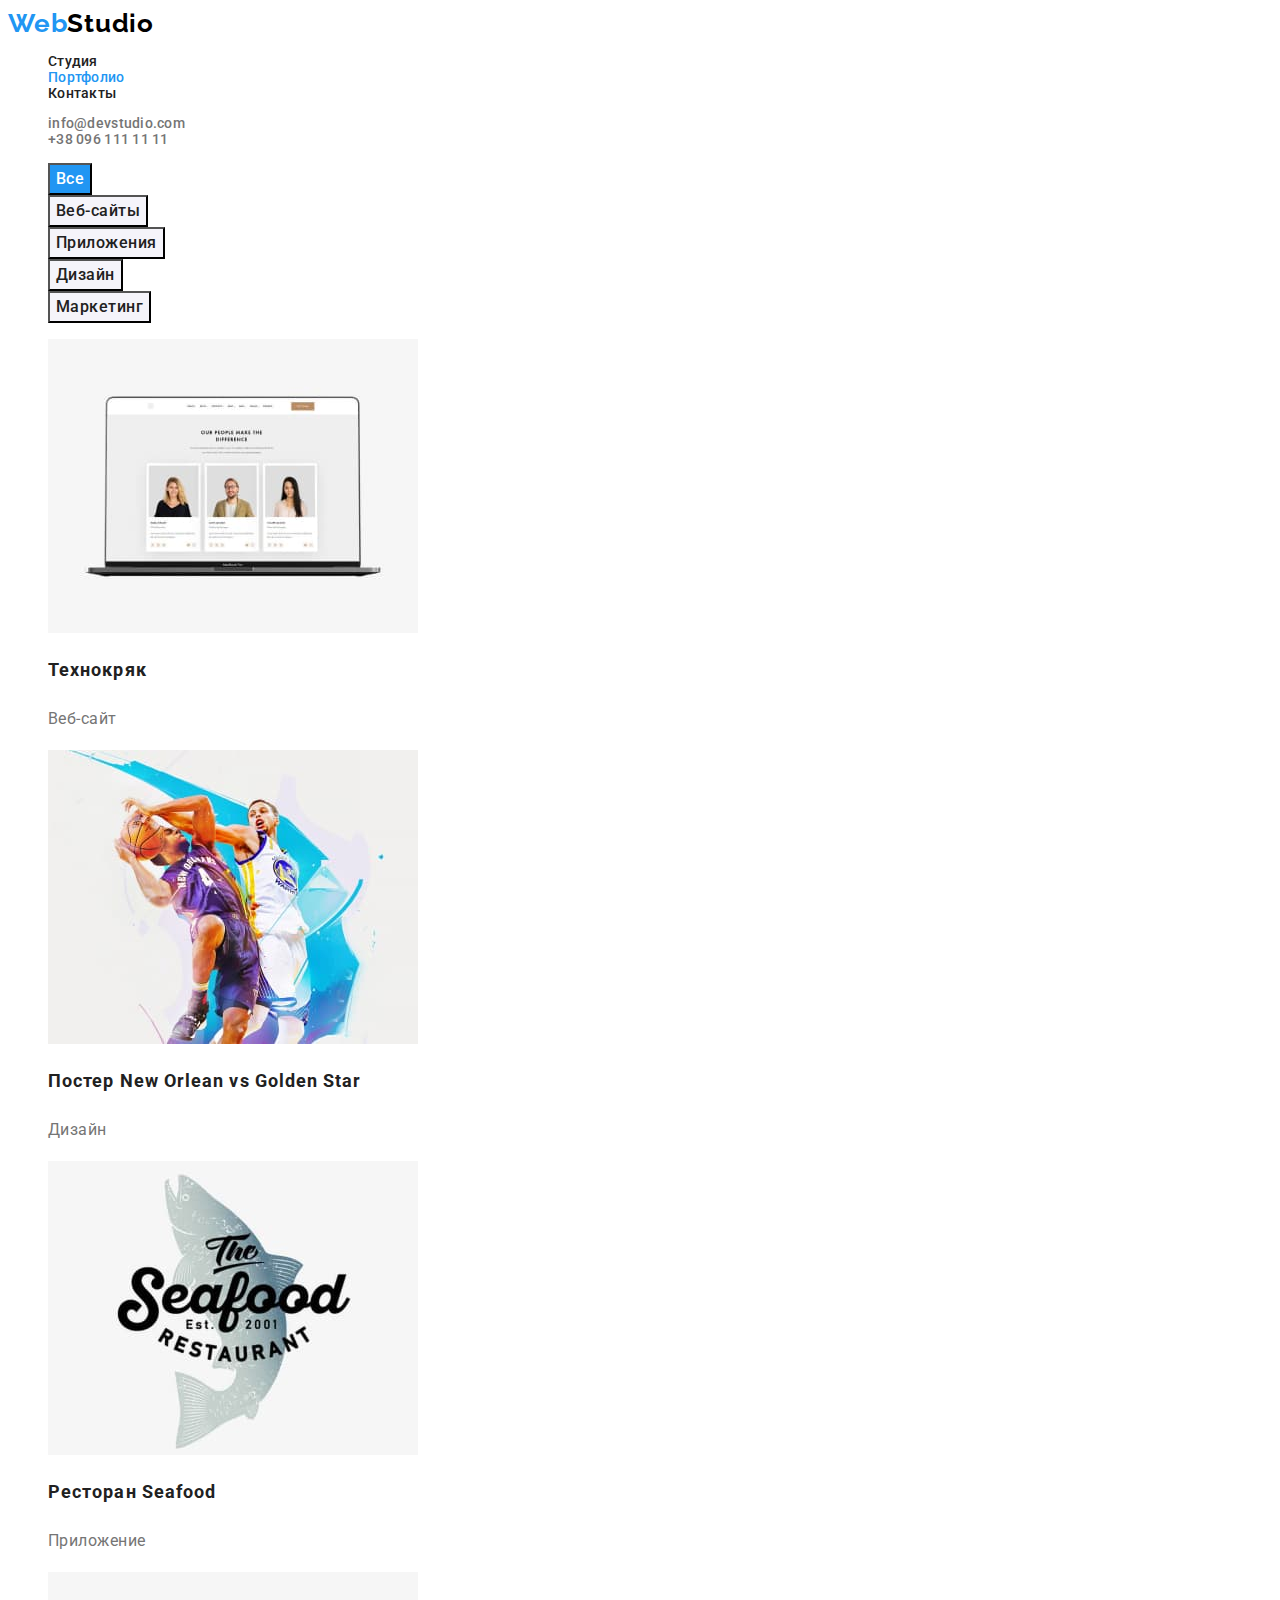
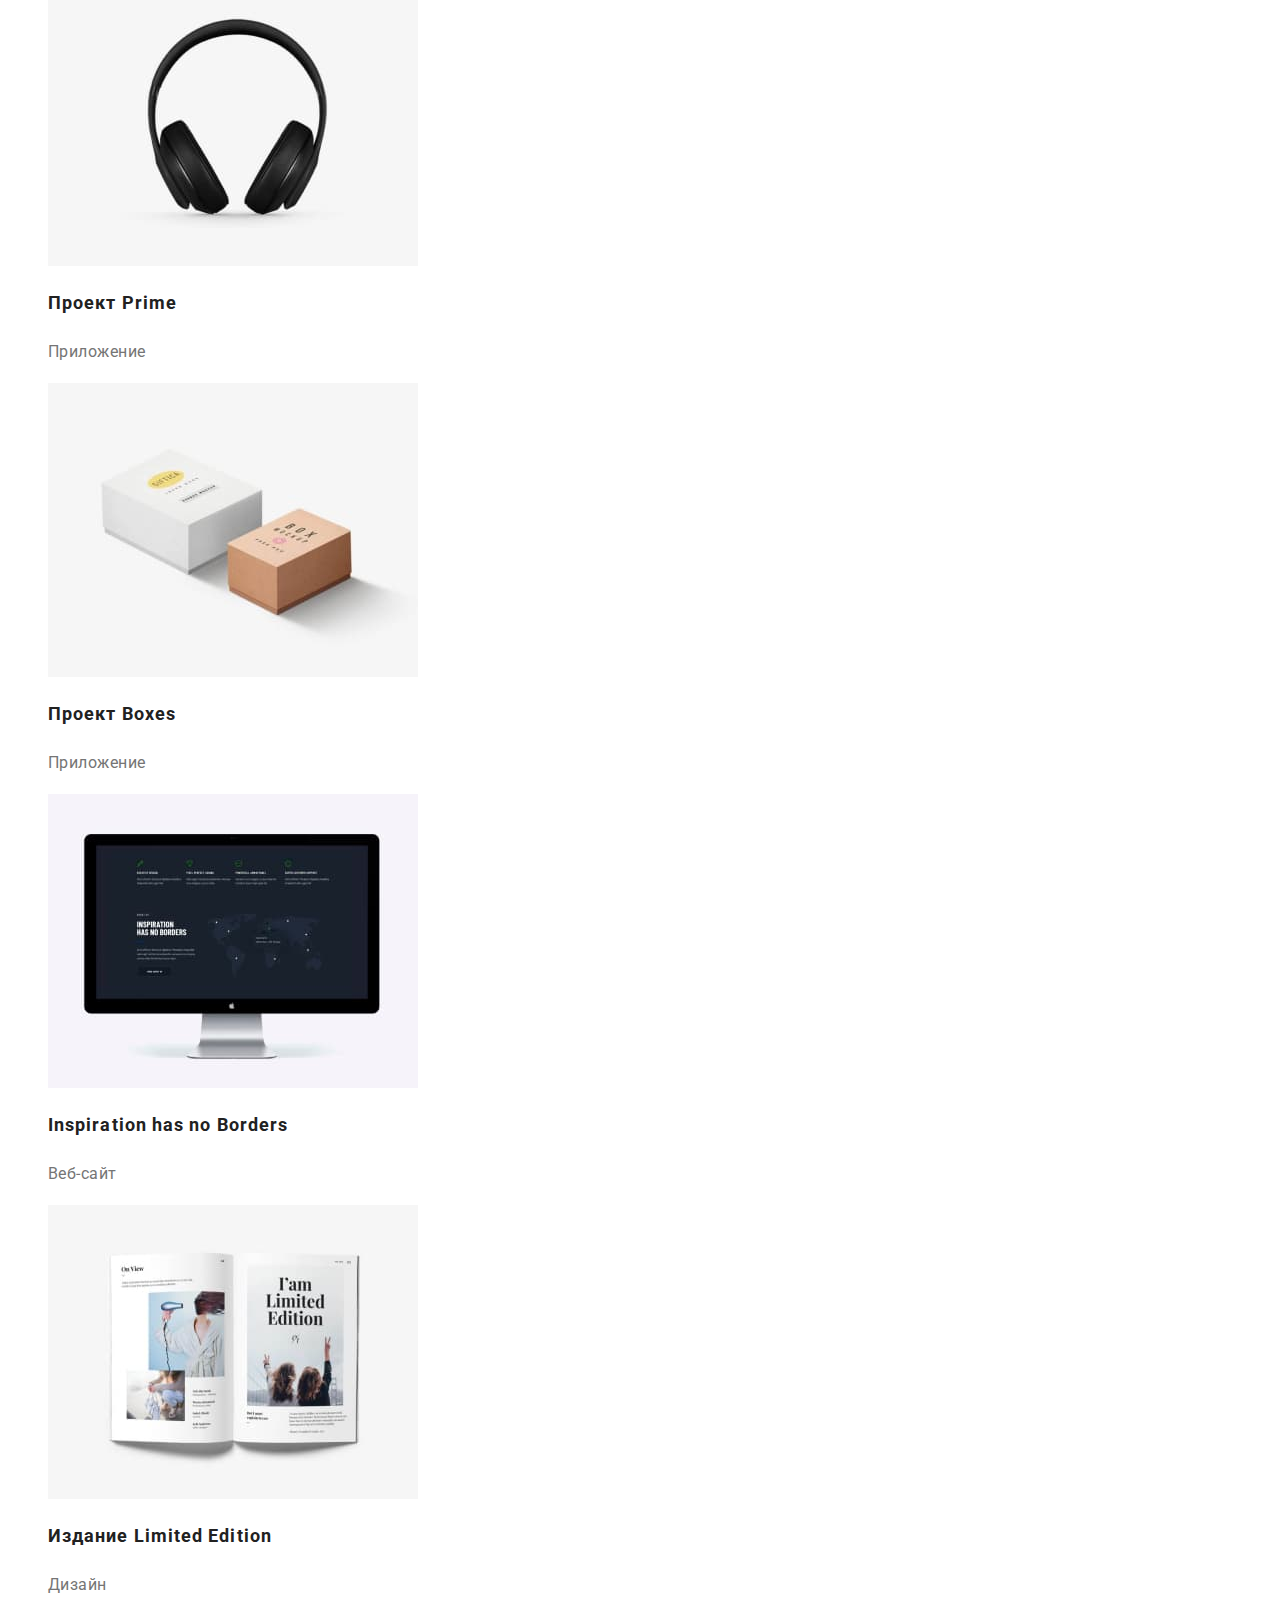
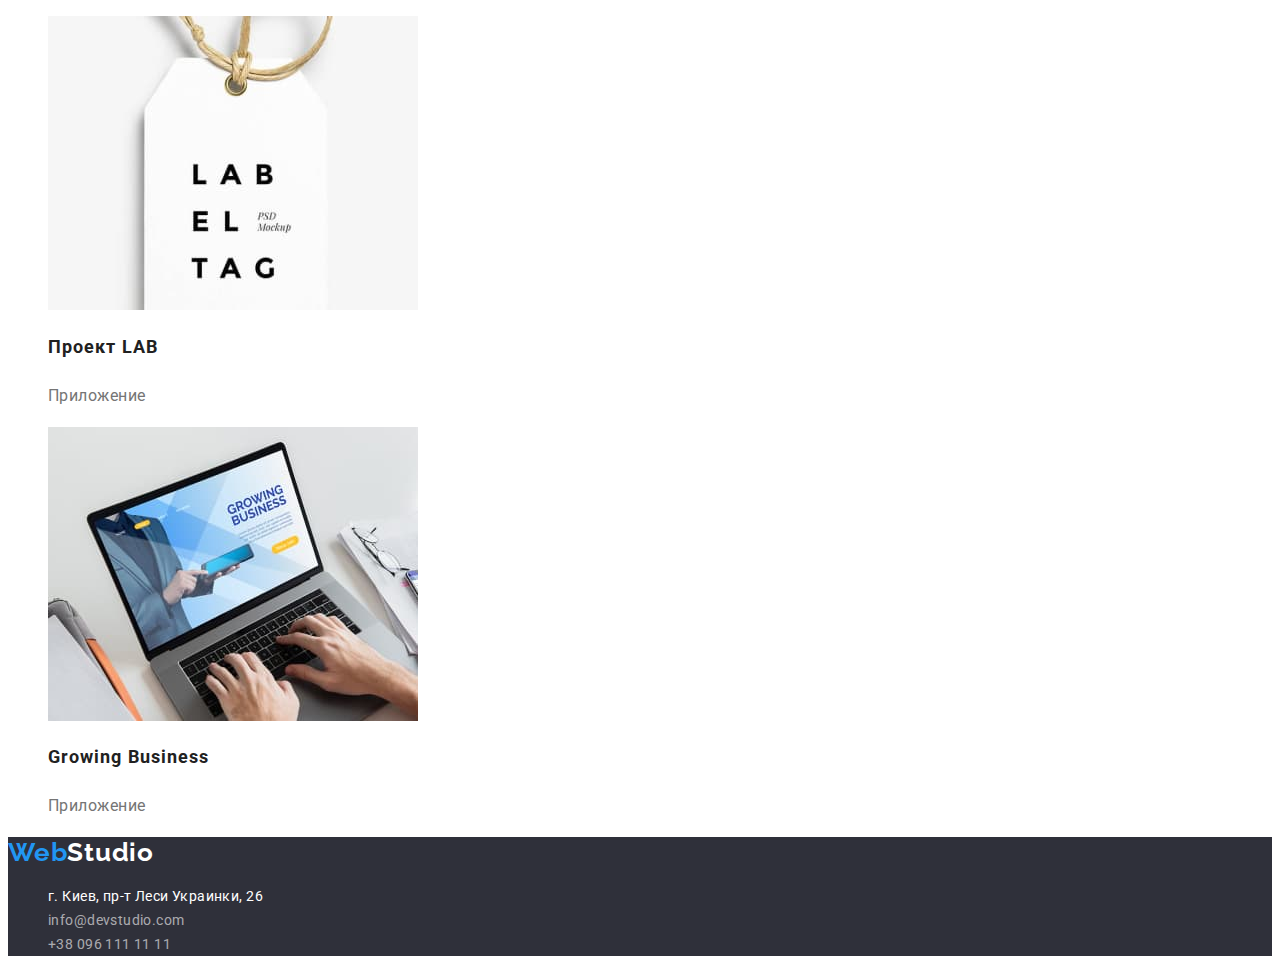
==== portfolio.html @ c2c9b447 "Add files" ====
<!DOCTYPE html>
<html lang="ru">
<head>
    <meta charset="UTF-8">
    <meta http-equiv="X-UA-Compatible" content="IE=edge">
    <meta name="viewport" content="width=device-width, initial-scale=1.0">
    <title>WebStudio</title>
    <link rel="preconnect" href="https://fonts.googleapis.com">
    <link rel="preconnect" href="https://fonts.gstatic.com" crossorigin>
    <link 
        href="https://fonts.googleapis.com/css2?family=Raleway:wght@700&family=Roboto:wght@400;500;700;900&display=swap"
        rel="stylesheet">
    <link rel="stylesheet" href="./css/styles.css">
</head>
<body>
    <header class="header">
        <a href="./index.html" class="header-logo link"><span class="logo-span">Web</span>Studio</a>
        <nav class="navigation">
            <ul class="navigation-list list">
                <li class="navigation-item">
                    <a href="./index.html" class="navigation-link link">Студия</a>
                </li>
                <li class="navigation-item">
                    <a href="./portfolio.html" class="navigation-link link current">Портфолио</a>
                </li>
                <li class="navigation-item">
                    <a href="" class="navigation-link link">Контакты</a>
                </li>
            </ul>
        </nav>
        <ul class="header-list-contacts list">
            <li class="header-item-contacts">
                <a href="mailto:info@devstudio.com" target="_blank" class="header-link-mail link">info@devstudio.com</a>
            </li>
            <li class="header-item-contacts">
                <a href="tel:+380961111111" class="header-link-tel link">+38 096 111 11 11</a>
            </li>
        </ul>
    </header>
    <main class="portfolio-hero">
        <section class="hero-section-categories">
            <h1 class="visually-hidden">
                Портфолио
            </h1>
            <ul class="hero-categories-list list">
                <li class="hero-categories-item">
                    <button class="hero-categories-button current" type="button">Все</button>
                </li>
                <li class="hero-categories-item">
                    <button class="hero-categories-button" type="button">Веб-сайты</button>
                </li>
                <li class="hero-categories-item">
                    <button class="hero-categories-button" type="button">Приложения</button>
                </li>
                <li class="hero-categories-item">
                    <button class="hero-categories-button" type="button">Дизайн</button>
                </li>
                <li class="hero-categories-item">
                    <button class="hero-categories-button" type="button">Маркетинг</button>
                </li>
            </ul>
            <ul class="examples-list list">
                <li class="examples-item">
                    <img class="examples-img" src="./images/img-2-1.jpg" alt="сайт с Портфолио" width="370" height="294">
                    <h2 class="examples-title">
                        Технокряк
                    </h2>
                    <p class="examples-categories">
                        Веб-сайт
                    </p>
                </li>
                <li class="examples-item">
                    <img class="examples-img" src="./images/img-2-2.jpg" alt="басетболисты с мячом" width="370" height="294">
                    <h2 class="examples-title">
                        Постер
                        <span>New Orlean vs Golden Star</span>
                    </h2>
                    <p class="examples-categories">
                        Дизайн
                    </p>
                </li>
                <li class="examples-item">
                    <img class="examples-img" src="./images/img-2-3.jpg" alt="логотип ресторана сифуд" width="370" height="294">
                    <h2 class="examples-title">
                        Ресторан
                        <span lang="en">Seafood</span>
                    </h2>
                    <p class="examples-categories">
                        Приложение
                    </p>
                </li>
                <li class="examples-item">
                    <img class="examples-img" src="./images/img-2-4.jpg" alt="слухавки" width="370" height="294">
                    <h2 class="examples-title">
                        Проект
                        <span lang="en">Prime</span>
                    </h2>
                    <p class="examples-categories">
                        Приложение
                    </p>
                </li>
                <li class="examples-item">
                    <img class="examples-img" src="./images/img-2-5.jpg" alt="коробки" width="370" height="294">
                    <h2 class="examples-title">
                        Проект
                        <span lang="en">Boxes</span>
                    </h2>
                    <p class="examples-categories">
                        Приложение
                    </p>
                </li>
                <li class="examples-item">
                    <img class="examples-img" src="./images/img-2-6.jpg" alt="монитор с данными" width="370" height="294">
                    <h2 class="examples-title" lang="en">
                        Inspiration has no Borders
                    </h2>
                    <p class="examples-categories">
                        Веб-сайт
                    </p>
                </li>
                <li class="examples-item">
                    <img class="examples-img" src="./images/img-2-7.jpg" alt="книга - я ограниченная серия" width="370"
                        height="294">
                    <h2 class="examples-title">
                        Издание
                        <span lang="en">Limited Edition</span>
                    </h2>
                    <p class="examples-categories">
                        Дизайн
                    </p>
                </li>
                <li class="examples-item">
                    <img class="examples-img" src="./images/img-2-8.jpg" alt="бирка с надписями" width="370" height="294">
                    <h2 class="examples-title">
                        Проект
                        <span lang="en">LAB</span>
                    </h2>
                    <p class="examples-categories">
                        Приложение
                    </p>
                </li>
                <li class="examples-item">
                    <img class="examples-img" src="./images/img-2-9.jpg" alt="руки печатают на ноутбуке" width="370" height="294">
                    <h2 class="examples-title" lang="en">
                        Growing Business
                    </h2>
                    <p class="examples-categories">
                        Приложение
                    </p>
                </li>
            </ul>
        </section>
    </main>
    <footer class="footer">
        <a class="footer-logo link" href="./index.html">
            <span class="logo-span">Web</span>Studio
        </a>
        <address class="footer-address">
            <ul class="footer-list list">
                <li class="footer-item">
                    <a class="footer-link-map link" href="https://goo.gl/maps/dLekR4erTFTck9Sv8" target="_blank">
                        г. Киев, пр-т Леси Украинки, 26
                    </a>
                </li>
                <li class="footer-item">
                    <a class="footer-link-mail link" href="mailto:info@devstudio.com" target="_blank">
                        info@devstudio.com
                    </a>
                </li>
                <li class="footer-item">
                    <a class="footer-link-tel link" href="tel:+380961111111">
                        +38 096 111 11 11
                    </a>
                </li>
            </ul>
        </address>
    </footer>
</body>
</html>
---- css/styles.css ----
:root {
  --header-background-color: #ffffff;
  --header-logo-color: #000000;
  --body-color: #212121;
  --index-title: #ffffff;
  --index-text: #757575;
  --index-title-background: #2f303a;
  --main-background-color: #ffffff;
  --main-btn-text-color-first: #212121;
  --main-btn-background-color-first: #f5f4fa;
  --main-btn-text-color-second: #ffffff;
  --main-title-color: #212121;
  --main-text-categories: #757575;
  --footer-background-color: #2f303a;
  --footer-logo-color: #ffffff;
  --accent-color: #2196f3;
}

body {
  font-family: 'Roboto', sans-serif;
  font-style: normal;
  background-color: var(--main-background-color);
  color: var(--body-color);
}

footer {
  background-color: var(--footer-background-color);
}

address {
  font-style: normal;
}

/* --------------------------general classes--------------------- */
.link {
  text-decoration: none;
}

.list {
  list-style: none;
}

.visually-hidden {
  position: absolute;
  white-space: nowrap;
  width: 1px;
  height: 1px;
  overflow: hidden;
  border: 0;
  padding: 0;
  clip: rect(0 0 0 0);
  clip-path: inset(50%);
  margin: -1px;
}

/*------------body------------*/

.logo-span {
  color: var(--accent-color);
}

/*-----------header-----------*/

.header {
  font-weight: 500;
  font-size: 14px;
  line-height: calc(16 / 14);
  letter-spacing: 0.02em;
}

.header-logo {
  font-family: 'Raleway', sans-serif;
  font-style: normal;
  font-weight: 700;
  font-size: 26px;
  line-height: calc(31 / 26);
  letter-spacing: 0.03em;
  color: var(--header-logo-color);
}

.navigation-link {
  color: var(--body-color);
}

.navigation-list .link.current {
  color: var(--accent-color);
}

.navigation-link:focus,
.navigation-link:hover {
  color: var(--accent-color);
}

.header-link-mail {
  color: #757575;
}
.header-link-mail:focus,
.header-link-mail:hover {
  color: var(--accent-color);
}

.header-link-tel {
  color: #757575;
}
.header-link-tel:focus,
.header-link-tel:hover {
  color: var(--accent-color);
}

/*---------------------------- main index--------------------------*/
.index-main-section {
  background-color: var(--index-title-background);
}
.main-index-title {
  font-weight: 900;
  font-size: 44px;
  line-height: calc(60 / 44);
  text-align: center;
  letter-spacing: 0.06em;
  text-transform: uppercase;
  color: var(--index-title);
}
.index-btn-order {
  font-family: inherit;
  font-weight: 700;
  font-size: 16px;
  line-height: calc(30 / 16);
  display: flex;
  align-items: center;
  text-align: center;
  letter-spacing: 0.06em;
  cursor: pointer;
  color: var(--main-btn-text-color-second);
  background-color: var(--accent-color);
}
.index-btn-order:focus,
.index-btn-order:hover {
  color: var(--main-btn-text-color-first);
  background-color: var(--main-btn-background-color-first);
}

.index-features-title {
  font-weight: 700;
  font-size: 14px;
  line-height: calc(16 / 14);
  letter-spacing: 0.03em;
  text-transform: uppercase;
  color: var(--body-color);
}

.index-features-text {
  font-weight: 400;
  font-size: 14px;
  line-height: calc(24 / 14);
  letter-spacing: 0.03em;
  color: var(--index-text);
}
.index-title-offers {
  font-weight: 700;
  font-size: 36px;
  line-height: calc(42 / 36);
  text-align: center;
  letter-spacing: 0.03em;
  color: var(--body-color);
}

.index-title-team {
  font-weight: 700;
  font-size: 36px;
  line-height: calc(42 / 36);
  text-align: center;
  letter-spacing: 0.03em;
  color: var(--body-color);
}
.index-team-name {
  font-weight: 500;
  font-size: 16px;
  line-height: calc(19 / 16);
  text-align: center;
  letter-spacing: 0.03em;
  color: var(--body-color);
}

.index-team-text {
  font-weight: 400;
  font-size: 16px;
  line-height: calc(19 / 16);
  text-align: center;
  letter-spacing: 0.03em;
  color: var(--index-text);
}

/* -----------------------------main portfolio---------------------------------*/

.hero-categories-button {
  font-family: inherit;
  font-weight: 500;
  font-size: 16px;
  line-height: calc(26 / 16);
  text-align: center;
  letter-spacing: 0.03em;
  cursor: pointer;
  color: var(--main-btn-text-color-first);
  background-color: var(--main-btn-background-color-first);
}

.hero-categories-button:hover,
.hero-categories-butto:focus {
  color: var(--main-btn-text-color-second);
  background-color: var(--accent-color);
}

.hero-categories-list .hero-categories-button.current {
  color: var(--main-btn-text-color-second);
  background-color: var(--accent-color);
}

.examples-title {
  font-weight: 700;
  font-size: 18px;
  line-height: calc(36 / 18);
  letter-spacing: 0.06em;
  color: var(--main-title-color);
}

.examples-categories {
  font-weight: 400;
  font-size: 16px;
  line-height: calc(30 / 16);
  letter-spacing: 0.03em;
  color: var(--main-text-categories);
}

/* footer */

.footer-link-map:hover,
.footer-link-map:focus {
  color: var(--accent-color);
}
.footer-link-mail:hover,
.footer-link-mail:focus {
  color: var(--accent-color);
}
.footer-link-tel:hover,
.footer-link-tel:focus {
  color: var(--accent-color);
}

.footer-logo {
  font-family: 'Raleway', sans-serif;
  font-weight: 700;
  font-size: 26px;
  line-height: calc(31 / 26);
  letter-spacing: 0.03em;
  color: var(--footer-logo-color);
}

.footer-link-map {
  font-weight: 400;
  font-size: 14px;
  line-height: calc(24 / 14);
  letter-spacing: 0.03em;
  color: #ffffff;
}

.footer-link-mail {
  font-weight: 400;
  font-size: 14px;
  line-height: calc(24 / 14);
  letter-spacing: 0.03em;
  color: rgba(255, 255, 255, 0.6);
}

.footer-link-tel {
  font-weight: 400;
  font-size: 14px;
  line-height: calc(24 / 14);
  letter-spacing: 0.03em;
  color: rgba(255, 255, 255, 0.6);
}
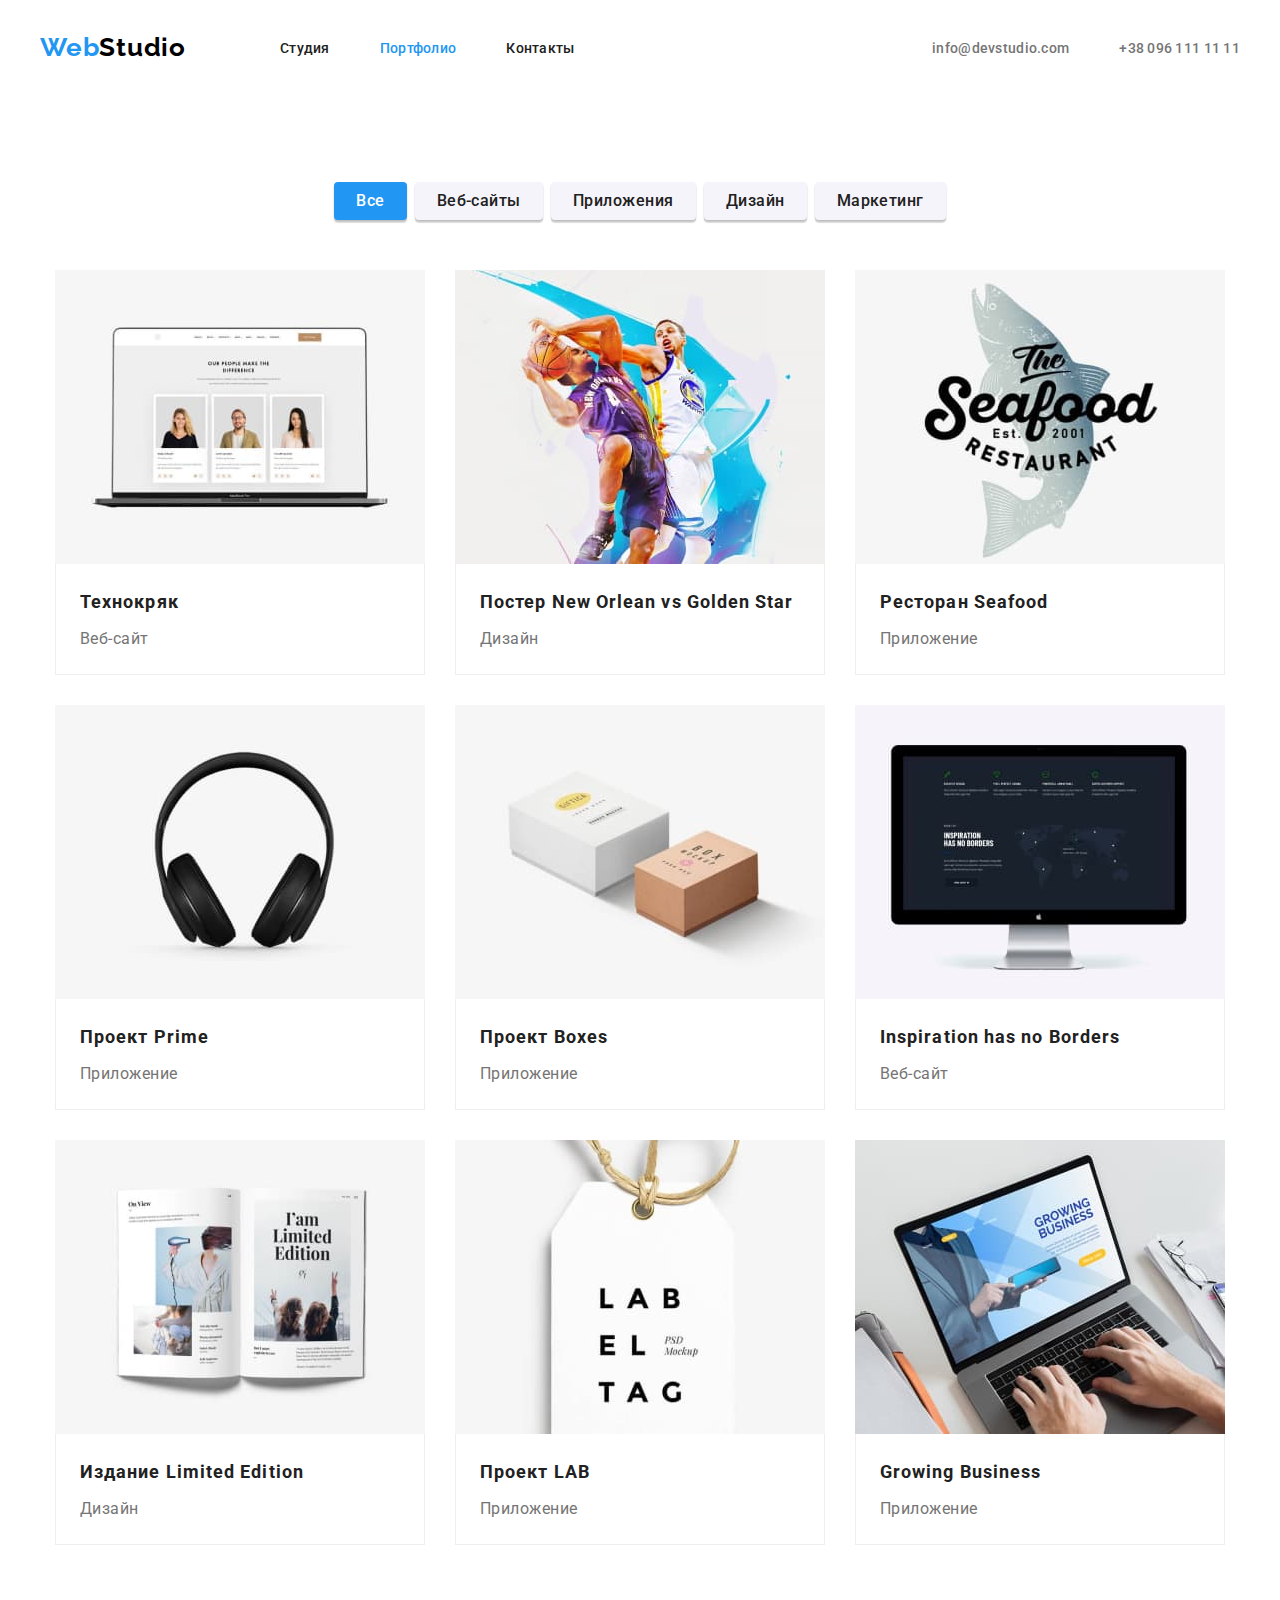
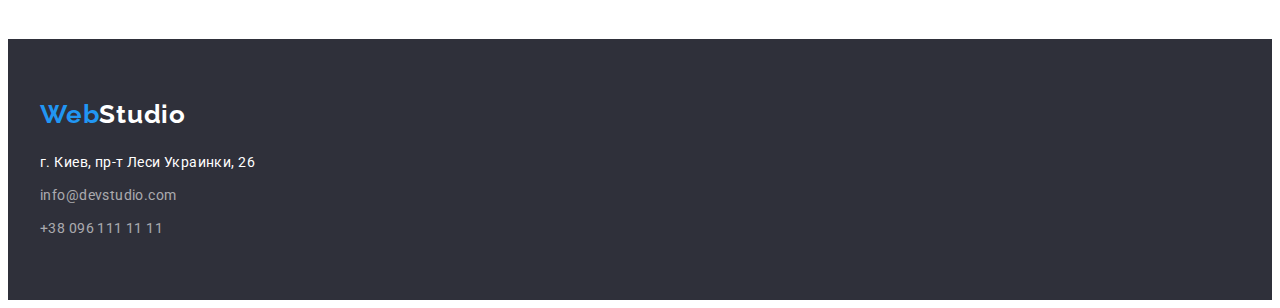
==== commit f7a17d77: "полное оформление" ====
--- a/portfolio.html
+++ b/portfolio.html
@@ -7,173 +7,212 @@
     <title>WebStudio</title>
     <link rel="preconnect" href="https://fonts.googleapis.com">
     <link rel="preconnect" href="https://fonts.gstatic.com" crossorigin>
-    <link 
-        href="https://fonts.googleapis.com/css2?family=Raleway:wght@700&family=Roboto:wght@400;500;700;900&display=swap"
+    <link href="https://fonts.googleapis.com/css2?family=Raleway:wght@700&family=Roboto:wght@400;500;700;900&display=swap"
         rel="stylesheet">
+    <link rel="stylesheet" href="https://cdnjs.cloudflare.com/ajax/libs/modern-normalize/1.1.0/modern-normalize.min.css"
+        integrity="sha512-wpPYUAdjBVSE4KJnH1VR1HeZfpl1ub8YT/NKx4PuQ5NmX2tKuGu6U/JRp5y+Y8XG2tV+wKQpNHVUX03MfMFn9Q=="
+        crossorigin="anonymous" referrerpolicy="no-referrer" />
     <link rel="stylesheet" href="./css/styles.css">
 </head>
 <body>
     <header class="header">
-        <a href="./index.html" class="header-logo link"><span class="logo-span">Web</span>Studio</a>
-        <nav class="navigation">
-            <ul class="navigation-list list">
-                <li class="navigation-item">
-                    <a href="./index.html" class="navigation-link link">Студия</a>
-                </li>
-                <li class="navigation-item">
-                    <a href="./portfolio.html" class="navigation-link link current">Портфолио</a>
-                </li>
-                <li class="navigation-item">
-                    <a href="" class="navigation-link link">Контакты</a>
-                </li>
-            </ul>
-        </nav>
-        <ul class="header-list-contacts list">
-            <li class="header-item-contacts">
-                <a href="mailto:info@devstudio.com" target="_blank" class="header-link-mail link">info@devstudio.com</a>
-            </li>
-            <li class="header-item-contacts">
-                <a href="tel:+380961111111" class="header-link-tel link">+38 096 111 11 11</a>
-            </li>
-        </ul>
+        <div class="container">
+            <nav class="navigation">
+                <a href="./index.html" class="header-logo link"><span class="logo-span">Web</span>Studio</a>
+                <ul class="navigation-list list">
+                    <li class="navigation-item">
+                        <a href="./index.html" class="navigation-link link ">Студия</a>
+                    </li>
+                    <li class="navigation-item">
+                        <a href="./portfolio.html" class="navigation-link link current">Портфолио</a>
+                    </li>
+                    <li class="navigation-item">
+                        <a href="" class="navigation-link link">Контакты</a>
+                    </li>
+                </ul>
+            
+                <ul class="header-list-contacts list">
+                    <li class="header-item-contacts">
+                        <a href="mailto:info@devstudio.com" target="_blank" class="header-link-mail link">info@devstudio.com</a>
+                    </li>
+                    <li class="header-item-contacts">
+                        <a href="tel:+380961111111" class="header-link-tel link">+38 096 111 11 11</a>
+                    </li>
+                </ul>
+            </nav>
+        </div>
     </header>
-    <main class="portfolio-hero">
-        <section class="hero-section-categories">
-            <h1 class="visually-hidden">
-                Портфолио
-            </h1>
-            <ul class="hero-categories-list list">
-                <li class="hero-categories-item">
-                    <button class="hero-categories-button current" type="button">Все</button>
-                </li>
-                <li class="hero-categories-item">
-                    <button class="hero-categories-button" type="button">Веб-сайты</button>
-                </li>
-                <li class="hero-categories-item">
-                    <button class="hero-categories-button" type="button">Приложения</button>
-                </li>
-                <li class="hero-categories-item">
-                    <button class="hero-categories-button" type="button">Дизайн</button>
-                </li>
-                <li class="hero-categories-item">
-                    <button class="hero-categories-button" type="button">Маркетинг</button>
-                </li>
-            </ul>
-            <ul class="examples-list list">
-                <li class="examples-item">
-                    <img class="examples-img" src="./images/img-2-1.jpg" alt="сайт с Портфолио" width="370" height="294">
-                    <h2 class="examples-title">
-                        Технокряк
-                    </h2>
-                    <p class="examples-categories">
-                        Веб-сайт
-                    </p>
-                </li>
-                <li class="examples-item">
-                    <img class="examples-img" src="./images/img-2-2.jpg" alt="басетболисты с мячом" width="370" height="294">
-                    <h2 class="examples-title">
-                        Постер
-                        <span>New Orlean vs Golden Star</span>
-                    </h2>
-                    <p class="examples-categories">
-                        Дизайн
-                    </p>
-                </li>
-                <li class="examples-item">
-                    <img class="examples-img" src="./images/img-2-3.jpg" alt="логотип ресторана сифуд" width="370" height="294">
-                    <h2 class="examples-title">
-                        Ресторан
-                        <span lang="en">Seafood</span>
-                    </h2>
-                    <p class="examples-categories">
-                        Приложение
-                    </p>
-                </li>
-                <li class="examples-item">
-                    <img class="examples-img" src="./images/img-2-4.jpg" alt="слухавки" width="370" height="294">
-                    <h2 class="examples-title">
-                        Проект
-                        <span lang="en">Prime</span>
-                    </h2>
-                    <p class="examples-categories">
-                        Приложение
-                    </p>
-                </li>
-                <li class="examples-item">
-                    <img class="examples-img" src="./images/img-2-5.jpg" alt="коробки" width="370" height="294">
-                    <h2 class="examples-title">
-                        Проект
-                        <span lang="en">Boxes</span>
-                    </h2>
-                    <p class="examples-categories">
-                        Приложение
-                    </p>
-                </li>
-                <li class="examples-item">
-                    <img class="examples-img" src="./images/img-2-6.jpg" alt="монитор с данными" width="370" height="294">
-                    <h2 class="examples-title" lang="en">
-                        Inspiration has no Borders
-                    </h2>
-                    <p class="examples-categories">
-                        Веб-сайт
-                    </p>
-                </li>
-                <li class="examples-item">
-                    <img class="examples-img" src="./images/img-2-7.jpg" alt="книга - я ограниченная серия" width="370"
-                        height="294">
-                    <h2 class="examples-title">
-                        Издание
-                        <span lang="en">Limited Edition</span>
-                    </h2>
-                    <p class="examples-categories">
-                        Дизайн
-                    </p>
-                </li>
-                <li class="examples-item">
-                    <img class="examples-img" src="./images/img-2-8.jpg" alt="бирка с надписями" width="370" height="294">
-                    <h2 class="examples-title">
-                        Проект
-                        <span lang="en">LAB</span>
-                    </h2>
-                    <p class="examples-categories">
-                        Приложение
-                    </p>
-                </li>
-                <li class="examples-item">
-                    <img class="examples-img" src="./images/img-2-9.jpg" alt="руки печатают на ноутбуке" width="370" height="294">
-                    <h2 class="examples-title" lang="en">
-                        Growing Business
-                    </h2>
-                    <p class="examples-categories">
-                        Приложение
-                    </p>
-                </li>
-            </ul>
-        </section>
+    <main class="portfolio-main">
+        <div class="container">
+            <section class="portfolio-section section">
+                <h1 class="visually-hidden">
+                    Портфолио
+                </h1>
+                <ul class="categories-list list">
+                    <li class="categories-item">
+                        <button class="categories-button current" type="button">Все</button>
+                    </li>
+                    <li class="categories-item">
+                        <button class="categories-button" type="button">Веб-сайты</button>
+                    </li>
+                    <li class="categories-item">
+                        <button class="categories-button" type="button">Приложения</button>
+                    </li>
+                    <li class="categories-item">
+                        <button class="categories-button" type="button">Дизайн</button>
+                    </li>
+                    <li class="categories-item">
+                        <button class="categories-button" type="button">Маркетинг</button>
+                    </li>
+                </ul>
+                <ul class="examples-list list">
+                    <li class="examples-item">
+                        <a href="" class="examples-link"></a>
+                        <img class="examples-img" src="./images/img-2-1.jpg" alt="сайт с Портфолио" width="370" height="294">
+                        <div class="examples-text">
+                            <h2 class="examples-title">
+                                Технокряк
+                            </h2>
+                            <p class="examples-categories">
+                                Веб-сайт
+                            </p>    
+                        </div>                        
+                    </li>
+
+                    <li class="examples-item">
+                        <a href="" class="examples-link"></a>
+                        <img class="examples-img" src="./images/img-2-2.jpg" alt="басетболисты с мячом" width="370" height="294">
+                        <div class="examples-text">
+                            <h2 class="examples-title">
+                                Постер
+                                <span>New Orlean vs Golden Star</span>
+                            </h2>
+                            <p class="examples-categories">
+                                Дизайн
+                            </p>
+                        </div>                        
+                    </li>
+
+                    <li class="examples-item">
+                        <a href="" class="examples-link"></a>
+                        <img class="examples-img" src="./images/img-2-3.jpg" alt="логотип ресторана сифуд" width="370" height="294">
+                        <div class="examples-text">
+                            <h2 class="examples-title">
+                                Ресторан
+                                <span lang="en">Seafood</span>
+                            </h2>
+                            <p class="examples-categories">
+                                Приложение
+                            </p>
+                        </div>                        
+                    </li>
+                    <li class="examples-item">
+                        <a href="" class="examples-link"></a>
+                        <img class="examples-img" src="./images/img-2-4.jpg" alt="слухавки" width="370" height="294">
+                        <div class="examples-text">
+                            <h2 class="examples-title">
+                                Проект
+                                <span lang="en">Prime</span>
+                            </h2>
+                            <p class="examples-categories">
+                                Приложение
+                            </p>
+                        </div>                        
+                    </li>
+                    <li class="examples-item">
+                        <a href="" class="examples-link"></a>
+                        <img class="examples-img" src="./images/img-2-5.jpg" alt="коробки" width="370" height="294">
+                        <div class="examples-text">
+                            <h2 class="examples-title">
+                                Проект
+                                <span lang="en">Boxes</span>
+                            </h2>
+                            <p class="examples-categories">
+                                Приложение
+                            </p>
+                        </div>                        
+                    </li>
+                    <li class="examples-item">
+                        <a href="" class="examples-link"></a>
+                        <img class="examples-img" src="./images/img-2-6.jpg" alt="монитор с данными" width="370" height="294">
+                        <div class="examples-text">
+                            <h2 class="examples-title" lang="en">
+                                Inspiration has no Borders
+                            </h2>
+                            <p class="examples-categories">
+                                Веб-сайт
+                            </p>
+                        </div>                        
+                    </li>
+                    <li class="examples-item">
+                        <a href="" class="examples-link"></a>
+                        <img class="examples-img" src="./images/img-2-7.jpg" alt="книга - я ограниченная серия" width="370"
+                            height="294">
+                        <div class="examples-text">
+                            <h2 class="examples-title">
+                                Издание
+                                <span lang="en">Limited Edition</span>
+                            </h2>
+                            <p class="examples-categories">
+                                Дизайн
+                            </p>
+                        </div>
+                    </li>
+                    <li class="examples-item">
+                        <a href="" class="examples-link"></a>
+                        <img class="examples-img" src="./images/img-2-8.jpg" alt="бирка с надписями" width="370" height="294">
+                        <div class="examples-text">
+                            <h2 class="examples-title">
+                                Проект
+                                <span lang="en">LAB</span>
+                            </h2>
+                            <p class="examples-categories">
+                                Приложение
+                            </p>
+                        </div>
+                    </li>
+                    <li class="examples-item">
+                        <a href="" class="examples-link"></a>
+                        <img class="examples-img" src="./images/img-2-9.jpg" alt="руки печатают на ноутбуке" width="370"
+                            height="294">
+                        <div class="examples-text">
+                            <h2 class="examples-title" lang="en">
+                                Growing Business
+                            </h2>
+                            <p class="examples-categories">
+                                Приложение
+                            </p>
+                        </div>
+                    </li>
+                </ul>
+            </section>
+        </div>
     </main>
     <footer class="footer">
-        <a class="footer-logo link" href="./index.html">
-            <span class="logo-span">Web</span>Studio
-        </a>
-        <address class="footer-address">
-            <ul class="footer-list list">
-                <li class="footer-item">
-                    <a class="footer-link-map link" href="https://goo.gl/maps/dLekR4erTFTck9Sv8" target="_blank">
-                        г. Киев, пр-т Леси Украинки, 26
-                    </a>
-                </li>
-                <li class="footer-item">
-                    <a class="footer-link-mail link" href="mailto:info@devstudio.com" target="_blank">
-                        info@devstudio.com
-                    </a>
-                </li>
-                <li class="footer-item">
-                    <a class="footer-link-tel link" href="tel:+380961111111">
-                        +38 096 111 11 11
-                    </a>
-                </li>
-            </ul>
-        </address>
+        <div class="container">
+            <a class="footer-logo link" href="./index.html">
+                <span class="logo-span">Web</span>Studio
+            </a>
+            <address class="footer-address">
+                <ul class="footer-list list">
+                    <li class="footer-item">
+                        <a class="footer-link-map link" href="https://goo.gl/maps/dLekR4erTFTck9Sv8" target="_blank">
+                            г. Киев, пр-т Леси Украинки, 26
+                        </a>
+                    </li>
+                    <li class="footer-item">
+                        <a class="footer-link-mail link" href="mailto:info@devstudio.com" target="_blank">
+                            info@devstudio.com
+                        </a>
+                    </li>
+                    <li class="footer-item">
+                        <a class="footer-link-tel link" href="tel:+380961111111">
+                            +38 096 111 11 11
+                        </a>
+                    </li>
+                </ul>
+            </address>
+        </div>
     </footer>
 </body>
 </html>--- a/css/styles.css
+++ b/css/styles.css
@@ -5,12 +5,14 @@
   --index-title: #ffffff;
   --index-text: #757575;
   --index-title-background: #2f303a;
+  --index-team-background: #f5f4fa;
   --main-background-color: #ffffff;
   --main-btn-text-color-first: #212121;
   --main-btn-background-color-first: #f5f4fa;
   --main-btn-text-color-second: #ffffff;
   --main-title-color: #212121;
   --main-text-categories: #757575;
+  --border-examples-color: #eeeeee;
   --footer-background-color: #2f303a;
   --footer-logo-color: #ffffff;
   --accent-color: #2196f3;
@@ -31,13 +33,31 @@
   font-style: normal;
 }
 
+h1,
+h2,
+h3,
+p {
+  margin-top: 0;
+  margin-bottom: 0;
+}
+
+img {
+  display: block;
+}
+
 /* --------------------------general classes--------------------- */
 .link {
   text-decoration: none;
 }
 
+.section {
+  padding-bottom: 94px;
+}
+
 .list {
   list-style: none;
+  margin: 0;
+  padding: 0;
 }
 
 .visually-hidden {
@@ -53,19 +73,32 @@
   margin: -1px;
 }
 
-/*------------body------------*/
+.item:not(:last-child) {
+  margin-right: 30px;
+}
+
+/*----------------------------------body-----------------------------*/
+
+.container {
+  width: 1200px;
+  padding-left: 15px;
+  padding-right: 15px;
+  margin: 0 auto;
+}
 
 .logo-span {
   color: var(--accent-color);
 }
 
-/*-----------header-----------*/
+/*------------------------------header--------------------------*/
 
 .header {
   font-weight: 500;
   font-size: 14px;
   line-height: calc(16 / 14);
   letter-spacing: 0.02em;
+  padding-top: 24px;
+  padding-bottom: 25px;
 }
 
 .header-logo {
@@ -76,12 +109,22 @@
   line-height: calc(31 / 26);
   letter-spacing: 0.03em;
   color: var(--header-logo-color);
+  margin-right: 94px;
+}
+
+.navigation {
+  display: flex;
 }
 
 .navigation-link {
   color: var(--body-color);
 }
 
+.navigation-list {
+  display: flex;
+  align-items: center;
+}
+
 .navigation-list .link.current {
   color: var(--accent-color);
 }
@@ -91,6 +134,19 @@
   color: var(--accent-color);
 }
 
+.header-list-contacts {
+  display: flex;
+  align-items: center;
+  margin-left: auto;
+}
+
+.navigation-item:not(:last-child) {
+  margin-right: 50px;
+}
+
+.header-item-contacts:not(:last-child) {
+  margin-right: 50px;
+}
 .header-link-mail {
   color: #757575;
 }
@@ -108,38 +164,66 @@
 }
 
 /*---------------------------- main index--------------------------*/
-.index-main-section {
+/* outline: 2px solid tomato; */
+
+/* ------hero------- */
+.hero-section {
+  text-align: center;
+  padding-top: 200px;
+  padding-bottom: 200px;
   background-color: var(--index-title-background);
-}
-.main-index-title {
+  margin-bottom: 94px;
+}
+.hero-title {
   font-weight: 900;
   font-size: 44px;
+  margin-top: 0px;
+  margin-bottom: 30px;
+  margin-left: auto;
+  margin-right: auto;
+  max-width: 696px;
   line-height: calc(60 / 44);
-  text-align: center;
   letter-spacing: 0.06em;
+  text-align: center;
   text-transform: uppercase;
   color: var(--index-title);
 }
-.index-btn-order {
+.hero-btn-order {
+  display: block;
+  margin: auto;
+  padding: 10px 32px;
   font-family: inherit;
   font-weight: 700;
   font-size: 16px;
   line-height: calc(30 / 16);
-  display: flex;
+  display: inline-block;
   align-items: center;
   text-align: center;
   letter-spacing: 0.06em;
   cursor: pointer;
   color: var(--main-btn-text-color-second);
   background-color: var(--accent-color);
-}
-.index-btn-order:focus,
-.index-btn-order:hover {
-  color: var(--main-btn-text-color-first);
-  background-color: var(--main-btn-background-color-first);
-}
-
+  box-shadow: 0px 4px 4px rgba(0, 0, 0, 0.15);
+  border: 0;
+  border-radius: 4px;
+}
+.hero-btn-order:focus,
+.hero-btn-order:hover {
+  color: var(--main-btn-text-color-second);
+  background-color: #188ce8;
+}
+
+/* -------features------- */
+
+.index-features-list {
+  display: flex;
+}
+
+.index-features-item {
+  max-width: 270px;
+}
 .index-features-title {
+  margin-bottom: 10px;
   font-weight: 700;
   font-size: 14px;
   line-height: calc(16 / 14);
@@ -155,24 +239,41 @@
   letter-spacing: 0.03em;
   color: var(--index-text);
 }
-.index-title-offers {
+
+/* -----offers----- */
+
+.index-title {
   font-weight: 700;
   font-size: 36px;
+  margin-bottom: 50px;
   line-height: calc(42 / 36);
   text-align: center;
   letter-spacing: 0.03em;
   color: var(--body-color);
 }
 
-.index-title-team {
-  font-weight: 700;
-  font-size: 36px;
-  line-height: calc(42 / 36);
-  text-align: center;
-  letter-spacing: 0.03em;
-  color: var(--body-color);
-}
+.index-offers-list {
+  display: flex;
+}
+
+/* -----team----- */
+
+.index-team {
+  background-color: var(--index-team-background);
+  padding-top: 94px;
+}
+
+.index-team-list {
+  display: flex;
+}
+
+.index-team-item {
+  background: var(--main-background-color);
+}
+
 .index-team-name {
+  margin-top: 30px;
+  margin-bottom: 10px;
   font-weight: 500;
   font-size: 16px;
   line-height: calc(19 / 16);
@@ -184,6 +285,7 @@
 .index-team-text {
   font-weight: 400;
   font-size: 16px;
+  margin-bottom: 30px;
   line-height: calc(19 / 16);
   text-align: center;
   letter-spacing: 0.03em;
@@ -192,32 +294,82 @@
 
 /* -----------------------------main portfolio---------------------------------*/
 
-.hero-categories-button {
+.portfolio-section {
+  padding-top: 94px;
+}
+
+/* -----categories----- */
+.categories-list {
+  display: flex;
+  justify-content: center;
+  margin-bottom: 50px;
+}
+
+.categories-button {
   font-family: inherit;
   font-weight: 500;
   font-size: 16px;
   line-height: calc(26 / 16);
   text-align: center;
+  padding: 6px 22px;
   letter-spacing: 0.03em;
   cursor: pointer;
+  box-shadow: 0px 3px 1px rgba(0, 0, 0, 0.1), 0px 1px 2px rgba(0, 0, 0, 0.08),
+    0px 2px 2px rgba(0, 0, 0, 0.12);
+  border-radius: 4px;
+  border: 0;
   color: var(--main-btn-text-color-first);
   background-color: var(--main-btn-background-color-first);
 }
 
-.hero-categories-button:hover,
-.hero-categories-butto:focus {
+.categories-button:hover,
+.categories-button:focus {
   color: var(--main-btn-text-color-second);
   background-color: var(--accent-color);
 }
 
-.hero-categories-list .hero-categories-button.current {
+.categories-item:not(:last-child) {
+  margin-right: 8px;
+}
+
+.categories-list .categories-button.current {
   color: var(--main-btn-text-color-second);
   background-color: var(--accent-color);
 }
 
+/* -----examples----- */
+
+.examples-list {
+  display: flex;
+  flex-wrap: wrap;
+  justify-content: center;
+  margin-top: 34px;
+}
+.examples-item:nth-child(3n + 3) {
+  margin-right: 0;
+}
+
+.examples-item:nth-last-child(-n + 3) {
+  margin-bottom: 0px;
+}
+
+.examples-item {
+  width: 370px;
+  margin-right: 30px;
+  margin-bottom: 30px;
+}
+
+.examples-text {
+  padding: 20px 24px;
+  border-left: 1px solid var(--border-examples-color);
+  border-right: 1px solid var(--border-examples-color);
+  border-bottom: 1px solid var(--border-examples-color);
+}
+
 .examples-title {
   font-weight: 700;
   font-size: 18px;
+  margin-bottom: 4px;
   line-height: calc(36 / 18);
   letter-spacing: 0.06em;
   color: var(--main-title-color);
@@ -233,6 +385,11 @@
 
 /* footer */
 
+.footer {
+  padding-top: 60px;
+  padding-bottom: 60px;
+}
+
 .footer-link-map:hover,
 .footer-link-map:focus {
   color: var(--accent-color);
@@ -255,6 +412,14 @@
   color: var(--footer-logo-color);
 }
 
+.footer-address {
+  margin-top: 20px;
+}
+
+.footer-item:not(:last-child) {
+  margin-bottom: 9px;
+}
+
 .footer-link-map {
   font-weight: 400;
   font-size: 14px;
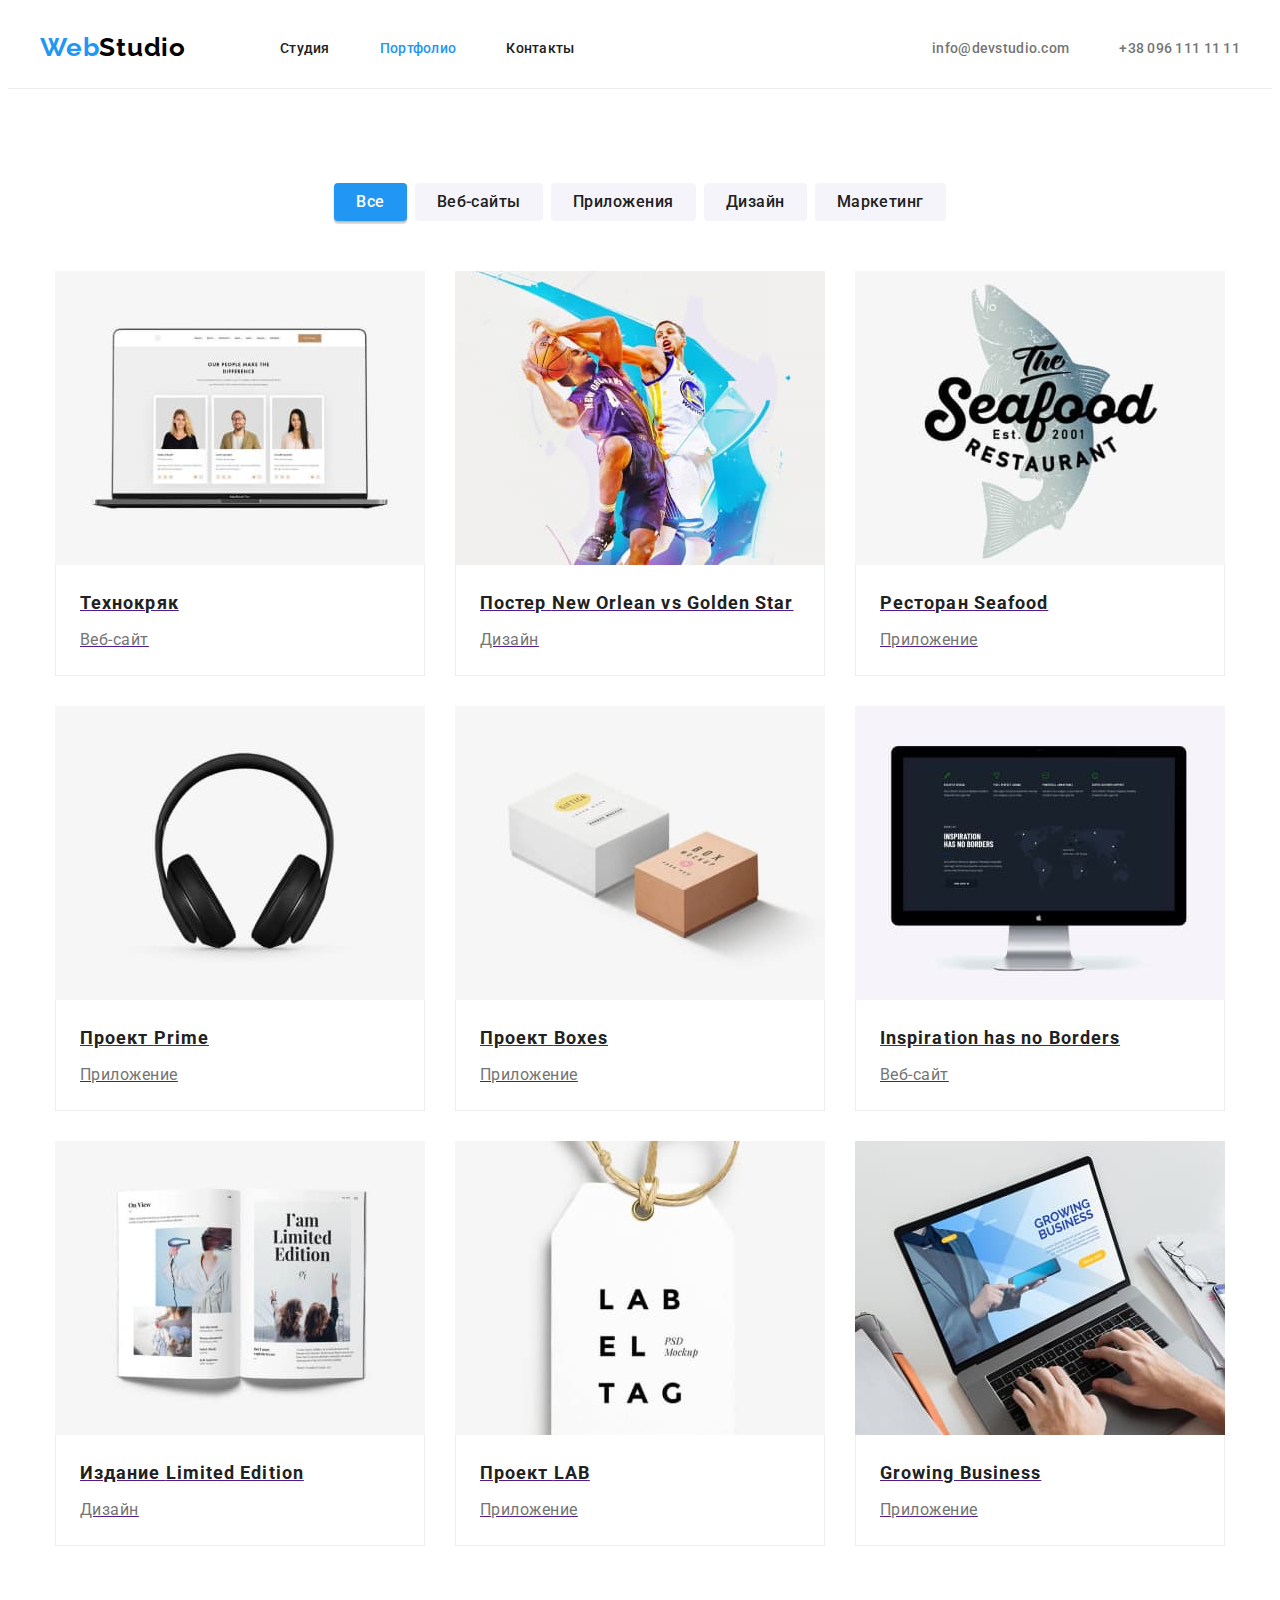
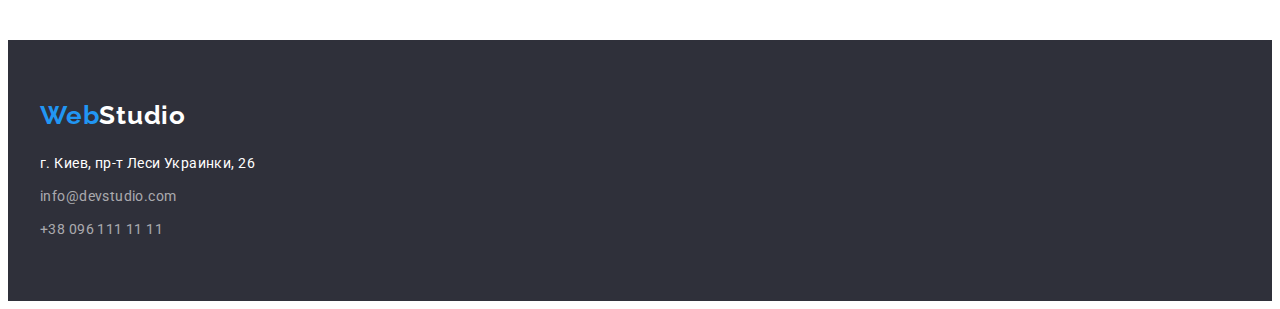
==== commit e70ce8fc: "доработки" ====
--- a/portfolio.html
+++ b/portfolio.html
@@ -21,7 +21,7 @@
                 <a href="./index.html" class="header-logo link"><span class="logo-span">Web</span>Studio</a>
                 <ul class="navigation-list list">
                     <li class="navigation-item">
-                        <a href="./index.html" class="navigation-link link ">Студия</a>
+                        <a href="./index.html" class="navigation-link link">Студия</a>
                     </li>
                     <li class="navigation-item">
                         <a href="./portfolio.html" class="navigation-link link current">Портфолио</a>
@@ -30,10 +30,11 @@
                         <a href="" class="navigation-link link">Контакты</a>
                     </li>
                 </ul>
-            
+    
                 <ul class="header-list-contacts list">
                     <li class="header-item-contacts">
-                        <a href="mailto:info@devstudio.com" target="_blank" class="header-link-mail link">info@devstudio.com</a>
+                        <a href="mailto:info@devstudio.com" target="_blank"
+                            class="header-link-mail link">info@devstudio.com</a>
                     </li>
                     <li class="header-item-contacts">
                         <a href="tel:+380961111111" class="header-link-tel link">+38 096 111 11 11</a>
@@ -42,9 +43,9 @@
             </nav>
         </div>
     </header>
-    <main class="portfolio-main">
-        <div class="container">
-            <section class="portfolio-section section">
+    <main class="portfolio-main">        
+        <section class="portfolio-section section">
+            <div class="container">
                 <h1 class="visually-hidden">
                     Портфолио
                 </h1>
@@ -67,126 +68,135 @@
                 </ul>
                 <ul class="examples-list list">
                     <li class="examples-item">
-                        <a href="" class="examples-link"></a>
-                        <img class="examples-img" src="./images/img-2-1.jpg" alt="сайт с Портфолио" width="370" height="294">
-                        <div class="examples-text">
-                            <h2 class="examples-title">
-                                Технокряк
-                            </h2>
-                            <p class="examples-categories">
-                                Веб-сайт
-                            </p>    
-                        </div>                        
+                        <a href="" class="examples-link">
+                            <img class="examples-img" src="./images/img-2-1.jpg" alt="сайт с Портфолио" width="370" height="294">
+                            <div class="examples-text">
+                                <h2 class="examples-title">
+                                    Технокряк
+                                </h2>
+                                <p class="examples-categories">
+                                    Веб-сайт
+                                </p>    
+                            </div>
+                        </a>                        
                     </li>
 
                     <li class="examples-item">
-                        <a href="" class="examples-link"></a>
-                        <img class="examples-img" src="./images/img-2-2.jpg" alt="басетболисты с мячом" width="370" height="294">
-                        <div class="examples-text">
-                            <h2 class="examples-title">
-                                Постер
-                                <span>New Orlean vs Golden Star</span>
-                            </h2>
-                            <p class="examples-categories">
-                                Дизайн
-                            </p>
-                        </div>                        
+                        <a href="" class="examples-link">
+                            <img class="examples-img" src="./images/img-2-2.jpg" alt="басетболисты с мячом" width="370" height="294">
+                            <div class="examples-text">
+                                <h2 class="examples-title">
+                                    Постер
+                                    <span>New Orlean vs Golden Star</span>
+                                </h2>
+                                <p class="examples-categories">
+                                    Дизайн
+                                </p>
+                            </div>
+                        </a>                        
                     </li>
 
                     <li class="examples-item">
-                        <a href="" class="examples-link"></a>
-                        <img class="examples-img" src="./images/img-2-3.jpg" alt="логотип ресторана сифуд" width="370" height="294">
-                        <div class="examples-text">
-                            <h2 class="examples-title">
-                                Ресторан
-                                <span lang="en">Seafood</span>
-                            </h2>
-                            <p class="examples-categories">
-                                Приложение
-                            </p>
-                        </div>                        
-                    </li>
-                    <li class="examples-item">
-                        <a href="" class="examples-link"></a>
-                        <img class="examples-img" src="./images/img-2-4.jpg" alt="слухавки" width="370" height="294">
-                        <div class="examples-text">
-                            <h2 class="examples-title">
-                                Проект
-                                <span lang="en">Prime</span>
-                            </h2>
-                            <p class="examples-categories">
-                                Приложение
-                            </p>
-                        </div>                        
-                    </li>
-                    <li class="examples-item">
-                        <a href="" class="examples-link"></a>
-                        <img class="examples-img" src="./images/img-2-5.jpg" alt="коробки" width="370" height="294">
-                        <div class="examples-text">
-                            <h2 class="examples-title">
-                                Проект
-                                <span lang="en">Boxes</span>
-                            </h2>
-                            <p class="examples-categories">
-                                Приложение
-                            </p>
-                        </div>                        
-                    </li>
-                    <li class="examples-item">
-                        <a href="" class="examples-link"></a>
-                        <img class="examples-img" src="./images/img-2-6.jpg" alt="монитор с данными" width="370" height="294">
-                        <div class="examples-text">
-                            <h2 class="examples-title" lang="en">
-                                Inspiration has no Borders
-                            </h2>
-                            <p class="examples-categories">
-                                Веб-сайт
-                            </p>
-                        </div>                        
-                    </li>
-                    <li class="examples-item">
-                        <a href="" class="examples-link"></a>
-                        <img class="examples-img" src="./images/img-2-7.jpg" alt="книга - я ограниченная серия" width="370"
-                            height="294">
-                        <div class="examples-text">
-                            <h2 class="examples-title">
-                                Издание
-                                <span lang="en">Limited Edition</span>
-                            </h2>
-                            <p class="examples-categories">
-                                Дизайн
-                            </p>
-                        </div>
-                    </li>
-                    <li class="examples-item">
-                        <a href="" class="examples-link"></a>
-                        <img class="examples-img" src="./images/img-2-8.jpg" alt="бирка с надписями" width="370" height="294">
-                        <div class="examples-text">
-                            <h2 class="examples-title">
-                                Проект
-                                <span lang="en">LAB</span>
-                            </h2>
-                            <p class="examples-categories">
-                                Приложение
-                            </p>
-                        </div>
-                    </li>
-                    <li class="examples-item">
-                        <a href="" class="examples-link"></a>
-                        <img class="examples-img" src="./images/img-2-9.jpg" alt="руки печатают на ноутбуке" width="370"
-                            height="294">
-                        <div class="examples-text">
-                            <h2 class="examples-title" lang="en">
-                                Growing Business
-                            </h2>
-                            <p class="examples-categories">
-                                Приложение
-                            </p>
-                        </div>
-                    </li>
-                </ul>
-            </section>
-        </div>
+                        <a href="" class="examples-link">
+                            <img class="examples-img" src="./images/img-2-3.jpg" alt="логотип ресторана сифуд" width="370" height="294">
+                            <div class="examples-text">
+                                <h2 class="examples-title">
+                                    Ресторан
+                                    <span lang="en">Seafood</span>
+                                </h2>
+                                <p class="examples-categories">
+                                    Приложение
+                                </p>
+                            </div>
+                        </a>                        
+                    </li>
+                    <li class="examples-item">
+                        <a href="" class="examples-link">
+                            <img class="examples-img" src="./images/img-2-4.jpg" alt="слухавки" width="370" height="294">
+                            <div class="examples-text">
+                                <h2 class="examples-title">
+                                    Проект
+                                    <span lang="en">Prime</span>
+                                </h2>
+                                <p class="examples-categories">
+                                    Приложение
+                                </p>
+                            </div>
+                        </a>                        
+                    </li>
+                    <li class="examples-item">
+                        <a href="" class="examples-link">
+                            <img class="examples-img" src="./images/img-2-5.jpg" alt="коробки" width="370" height="294">
+                            <div class="examples-text">
+                                <h2 class="examples-title">
+                                    Проект
+                                    <span lang="en">Boxes</span>
+                                </h2>
+                                <p class="examples-categories">
+                                    Приложение
+                                </p>
+                            </div>
+                        </a>                        
+                    </li>
+                    <li class="examples-item">
+                        <a href="" class="examples-link">
+                            <img class="examples-img" src="./images/img-2-6.jpg" alt="монитор с данными" width="370" height="294">
+                            <div class="examples-text">
+                                <h2 class="examples-title" lang="en">
+                                    Inspiration has no Borders
+                                </h2>
+                                <p class="examples-categories">
+                                    Веб-сайт
+                                </p>
+                            </div>
+                        </a>                        
+                    </li>
+                    <li class="examples-item">
+                        <a href="" class="examples-link">
+                            <img class="examples-img" src="./images/img-2-7.jpg" alt="книга - я ограниченная серия" width="370"
+                                height="294">
+                            <div class="examples-text">
+                                <h2 class="examples-title">
+                                    Издание
+                                    <span lang="en">Limited Edition</span>
+                                </h2>
+                                <p class="examples-categories">
+                                    Дизайн
+                                </p>
+                            </div>
+                        </a>
+                    </li>
+                    <li class="examples-item">
+                        <a href="" class="examples-link">
+                            <img class="examples-img" src="./images/img-2-8.jpg" alt="бирка с надписями" width="370" height="294">
+                            <div class="examples-text">
+                                <h2 class="examples-title">
+                                    Проект
+                                    <span lang="en">LAB</span>
+                                </h2>
+                                <p class="examples-categories">
+                                    Приложение
+                                </p>
+                            </div>
+                        </a>
+                    </li>
+                    <li class="examples-item">
+                        <a href="" class="examples-link">
+                            <img class="examples-img" src="./images/img-2-9.jpg" alt="руки печатают на ноутбуке" width="370"
+                                height="294">
+                            <div class="examples-text">
+                                <h2 class="examples-title" lang="en">
+                                    Growing Business
+                                </h2>
+                                <p class="examples-categories">
+                                    Приложение
+                                </p>
+                            </div>
+                        </a>
+                    </li>
+                </ul>
+            </div>
+        </section>        
     </main>
     <footer class="footer">
         <div class="container">
--- a/css/styles.css
+++ b/css/styles.css
@@ -1,6 +1,7 @@
 :root {
   --header-background-color: #ffffff;
   --header-logo-color: #000000;
+  --header-border-color: #ececec;
   --body-color: #212121;
   --index-title: #ffffff;
   --index-text: #757575;
@@ -97,11 +98,11 @@
   font-size: 14px;
   line-height: calc(16 / 14);
   letter-spacing: 0.02em;
-  padding-top: 24px;
-  padding-bottom: 25px;
+  border-bottom: 1px solid var(--header-border-color);
 }
 
 .header-logo {
+  display: inline-block;
   font-family: 'Raleway', sans-serif;
   font-style: normal;
   font-weight: 700;
@@ -110,6 +111,8 @@
   letter-spacing: 0.03em;
   color: var(--header-logo-color);
   margin-right: 94px;
+  padding-top: 24px;
+  padding-bottom: 24px;
 }
 
 .navigation {
@@ -134,6 +137,12 @@
   color: var(--accent-color);
 }
 
+.navigation-link {
+  display: inline-block;
+  padding-top: 32px;
+  padding-bottom: 32px;
+}
+
 .header-list-contacts {
   display: flex;
   align-items: center;
@@ -148,6 +157,9 @@
   margin-right: 50px;
 }
 .header-link-mail {
+  display: inline-block;
+  padding-top: 32px;
+  padding-bottom: 32px;
   color: #757575;
 }
 .header-link-mail:focus,
@@ -156,6 +168,9 @@
 }
 
 .header-link-tel {
+  display: inline-block;
+  padding-top: 32px;
+  padding-bottom: 32px;
   color: #757575;
 }
 .header-link-tel:focus,
@@ -172,7 +187,6 @@
   padding-top: 200px;
   padding-bottom: 200px;
   background-color: var(--index-title-background);
-  margin-bottom: 94px;
 }
 .hero-title {
   font-weight: 900;
@@ -215,6 +229,10 @@
 
 /* -------features------- */
 
+.index-features {
+  padding-top: 94px;
+}
+
 .index-features-list {
   display: flex;
 }
@@ -271,8 +289,12 @@
   background: var(--main-background-color);
 }
 
+.team-info {
+  padding-top: 30px;
+  padding-bottom: 30px;
+}
+
 .index-team-name {
-  margin-top: 30px;
   margin-bottom: 10px;
   font-weight: 500;
   font-size: 16px;
@@ -285,7 +307,6 @@
 .index-team-text {
   font-weight: 400;
   font-size: 16px;
-  margin-bottom: 30px;
   line-height: calc(19 / 16);
   text-align: center;
   letter-spacing: 0.03em;
@@ -314,8 +335,6 @@
   padding: 6px 22px;
   letter-spacing: 0.03em;
   cursor: pointer;
-  box-shadow: 0px 3px 1px rgba(0, 0, 0, 0.1), 0px 1px 2px rgba(0, 0, 0, 0.08),
-    0px 2px 2px rgba(0, 0, 0, 0.12);
   border-radius: 4px;
   border: 0;
   color: var(--main-btn-text-color-first);
@@ -326,6 +345,8 @@
 .categories-button:focus {
   color: var(--main-btn-text-color-second);
   background-color: var(--accent-color);
+  box-shadow: 0px 3px 1px rgba(0, 0, 0, 0.1), 0px 1px 2px rgba(0, 0, 0, 0.08),
+    0px 2px 2px rgba(0, 0, 0, 0.12);
 }
 
 .categories-item:not(:last-child) {
@@ -335,6 +356,8 @@
 .categories-list .categories-button.current {
   color: var(--main-btn-text-color-second);
   background-color: var(--accent-color);
+  box-shadow: 0px 3px 1px rgba(0, 0, 0, 0.1), 0px 1px 2px rgba(0, 0, 0, 0.08),
+    0px 2px 2px rgba(0, 0, 0, 0.12);
 }
 
 /* -----examples----- */
@@ -343,7 +366,6 @@
   display: flex;
   flex-wrap: wrap;
   justify-content: center;
-  margin-top: 34px;
 }
 .examples-item:nth-child(3n + 3) {
   margin-right: 0;
